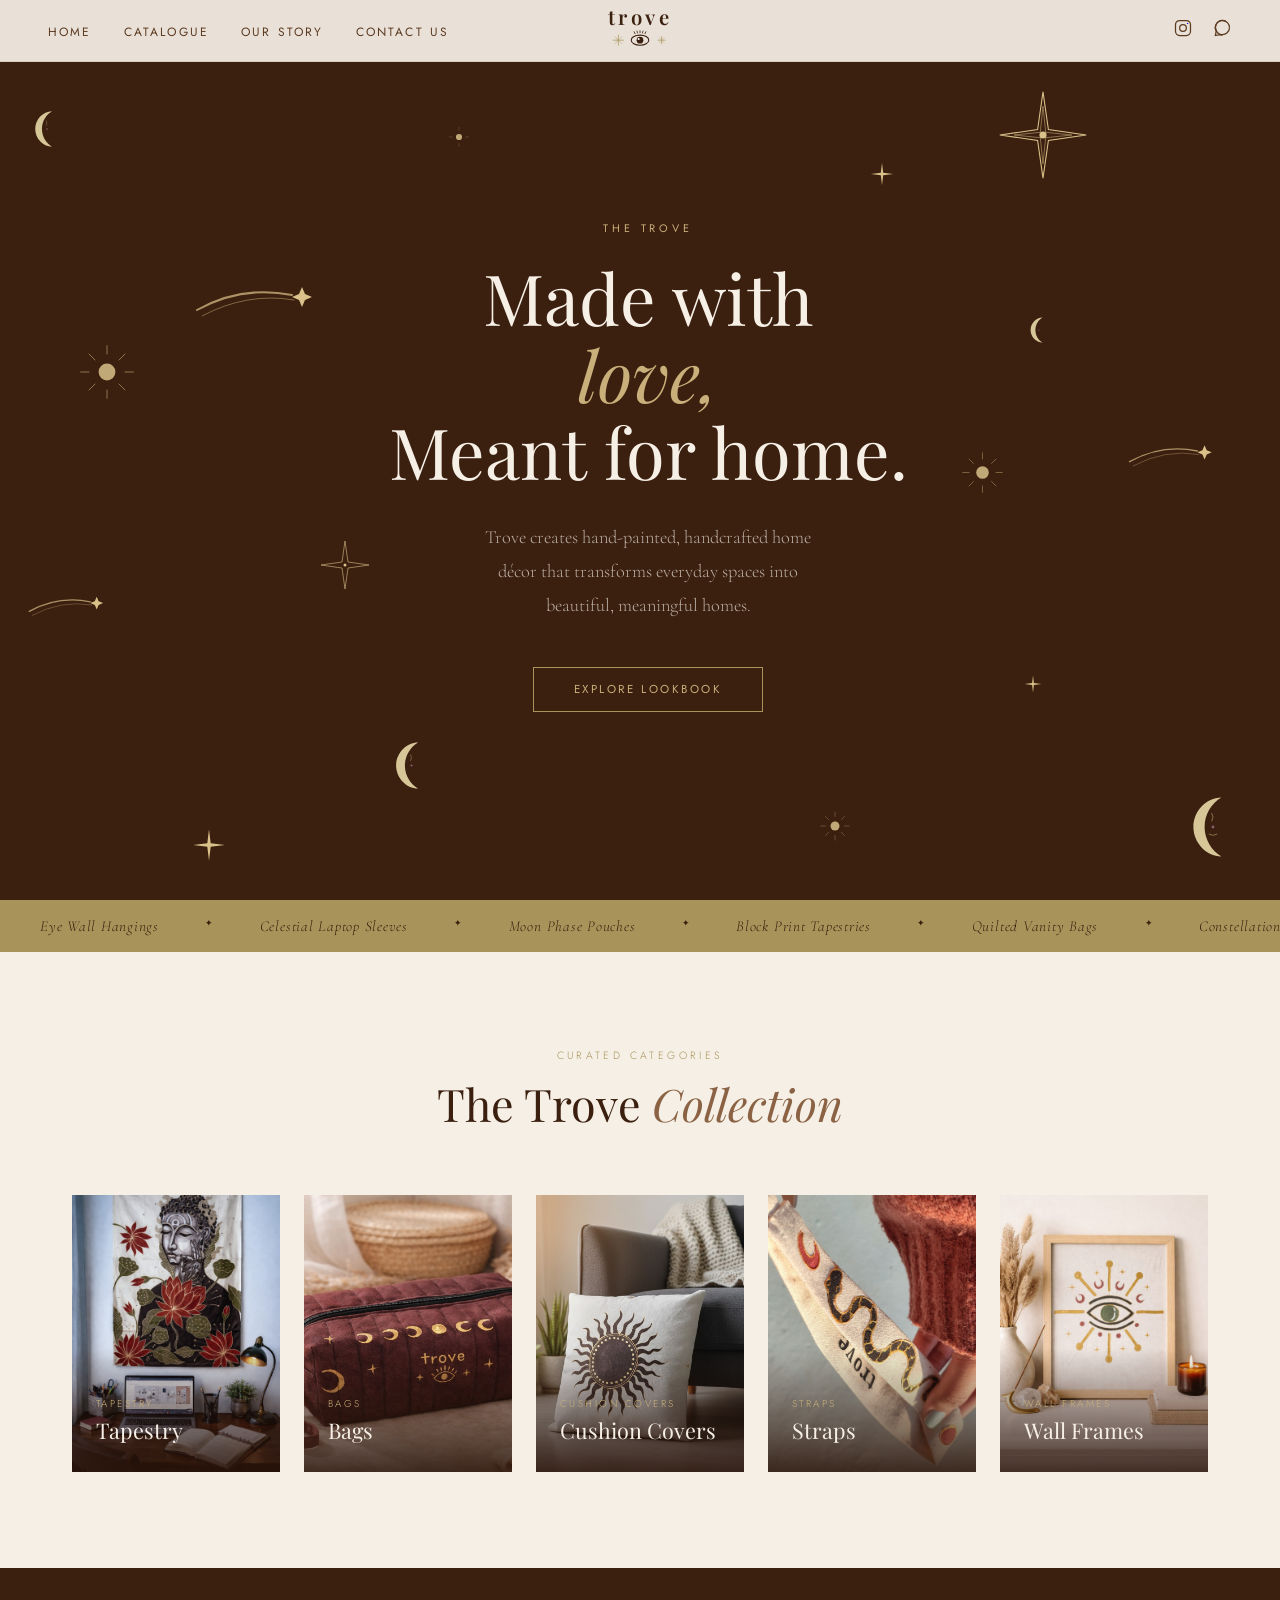
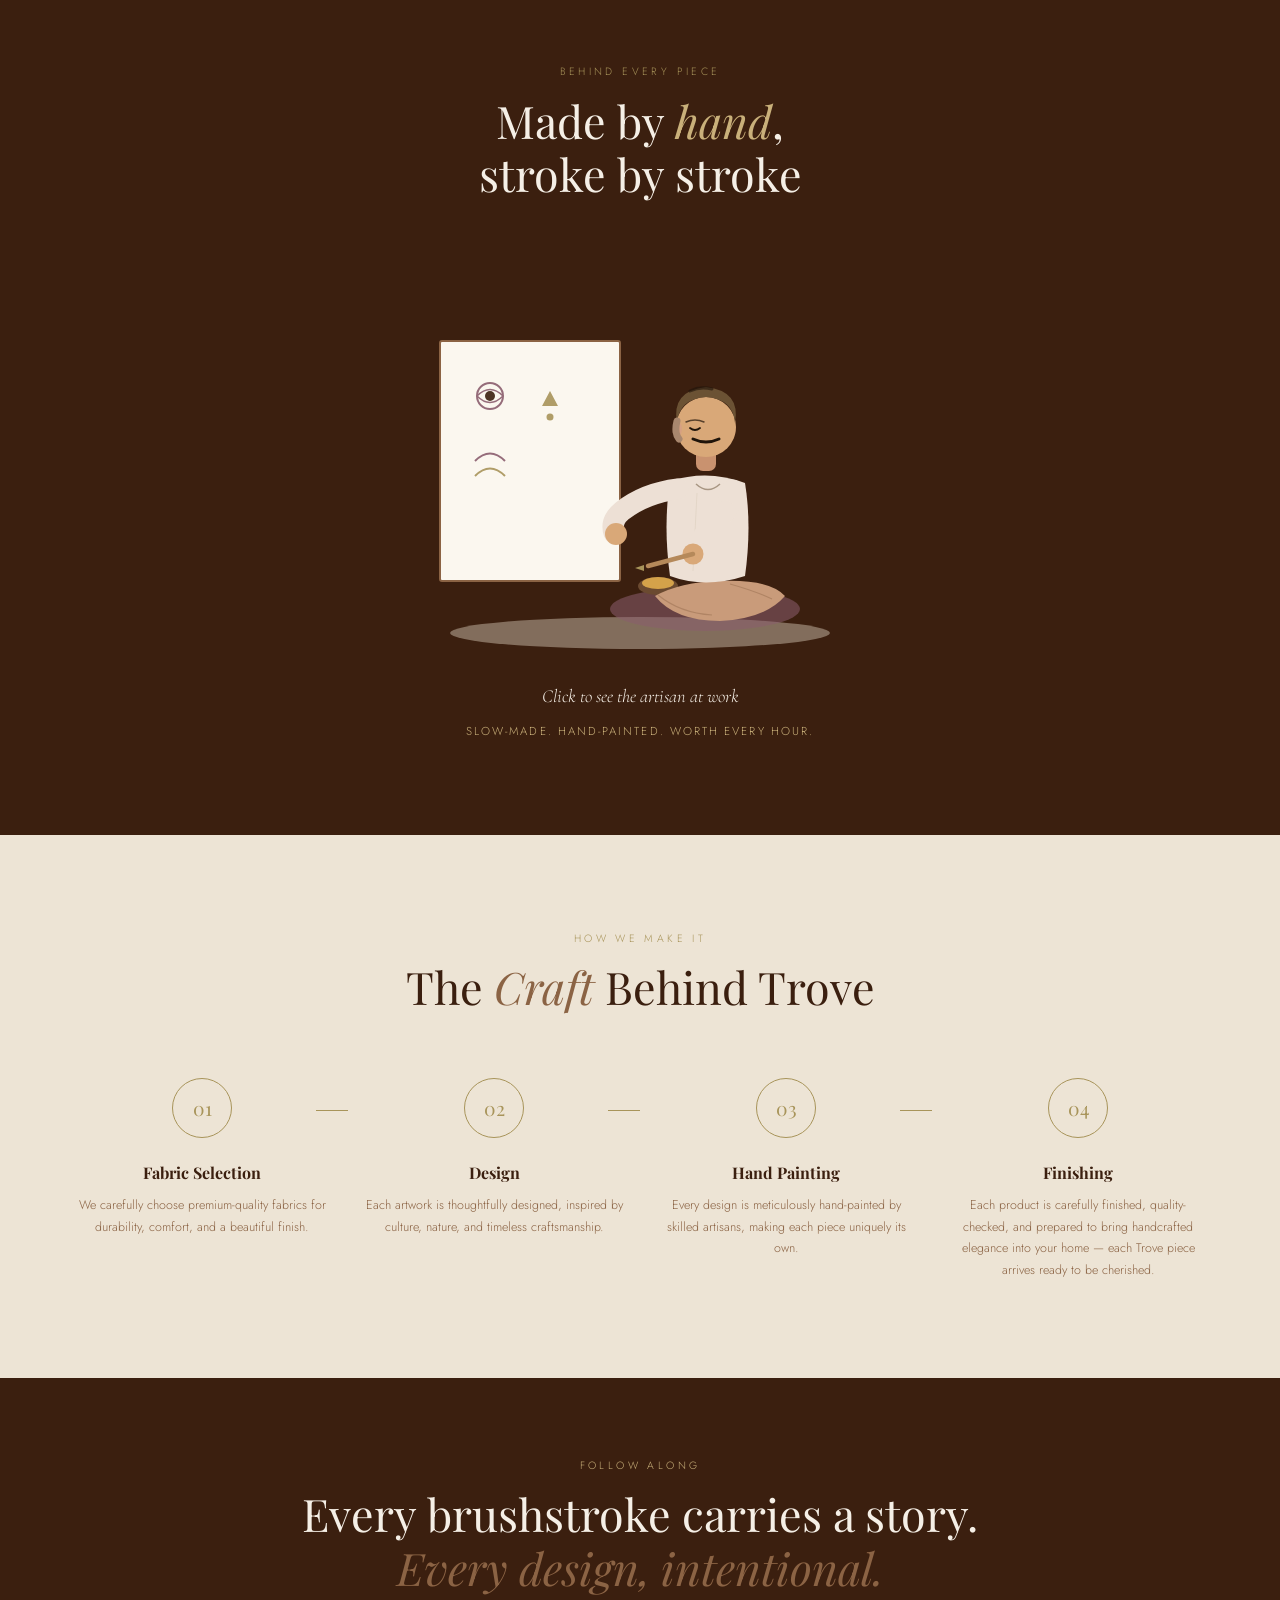
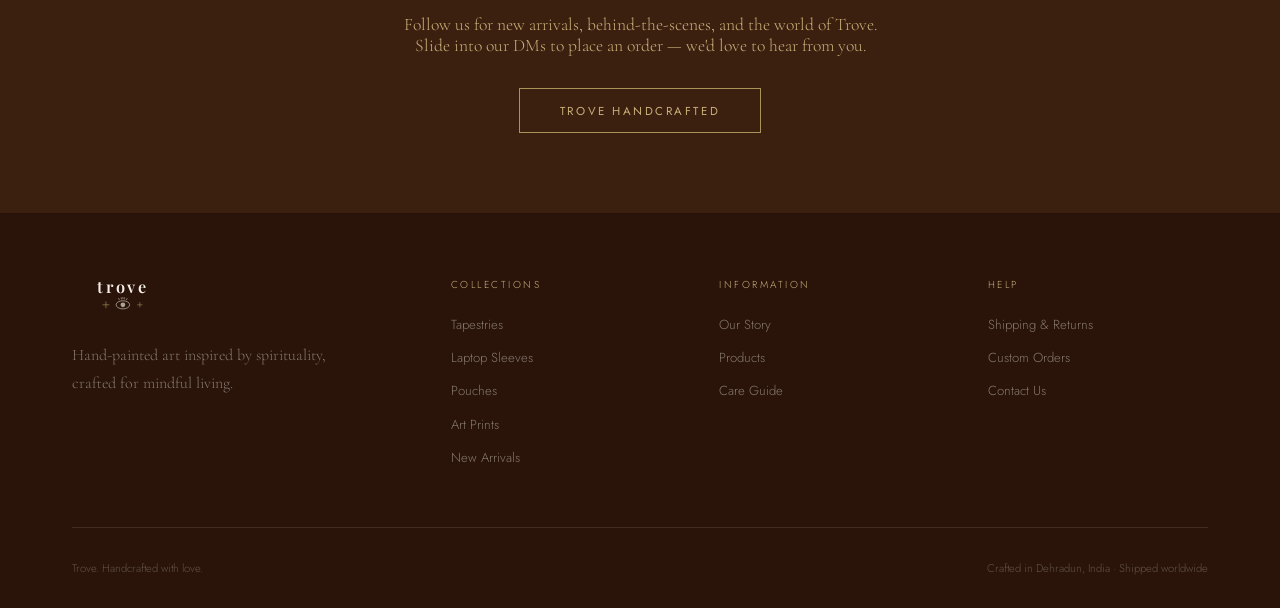
==== index.html @ 2170daee "Trove website" ====
<!DOCTYPE html>
<html lang="en">

<head>
    <meta charset="UTF-8">
    <meta name="viewport" content="width=device-width, initial-scale=1.0">
    <title>Trove — Textile Lookbook</title>
    <link
        href="https://fonts.googleapis.com/css2?family=Playfair+Display:ital,wght@0,400;0,500;0,600;1,400;1,500&family=Cormorant+Garamond:ital,wght@0,300;0,400;1,300;1,400&family=Jost:wght@300;400;500&display=swap"
        rel="stylesheet">
    <link rel="stylesheet" href="css/style.css">
</head>

<body>

    <!-- NAV -->
    <nav>
        <div class="nav-left">
            <button class="hamburger" onclick="toggleMenu()" aria-label="Menu">
                <span></span><span></span><span></span>
            </button>
            <ul class="nav-links">
                <li><a href="index.html">Home</a></li>
                <li><a href="shop.html">Catalogue</a></li>
                <li><a href="about.html">Our Story</a></li>
                <li><a href="contact.html">Contact us</a></li>
            </ul>
        </div>
        <div class="nav-logo">
            <svg viewBox="0 0 190 68" xmlns="http://www.w3.org/2000/svg" fill="none">
                <text x="95" y="30" text-anchor="middle" font-family="'Playfair Display', serif" font-size="30"
                    font-weight="600" fill="#3B1F0F" letter-spacing="5">trove</text>
                <ellipse cx="95" cy="52" rx="13" ry="7.5" stroke="#3B1F0F" stroke-width="1.6" />
                <circle cx="95" cy="52" r="5" fill="#3B1F0F" />
                <circle cx="93" cy="50.2" r="1.5" fill="white" />
                <line x1="88" y1="43" x2="86" y2="39" stroke="#3B1F0F" stroke-width="1.2" />
                <line x1="91.5" y1="42" x2="90.5" y2="38" stroke="#3B1F0F" stroke-width="1.2" />
                <line x1="95" y1="41.5" x2="95" y2="37.5" stroke="#3B1F0F" stroke-width="1.2" />
                <line x1="98.5" y1="42" x2="99.5" y2="38" stroke="#3B1F0F" stroke-width="1.2" />
                <line x1="102" y1="43" x2="104" y2="39" stroke="#3B1F0F" stroke-width="1.2" />
                <g transform="translate(63,52)">
                    <line x1="0" y1="-8" x2="0" y2="8" stroke="#A8945A" stroke-width="1.1" />
                    <line x1="-8" y1="0" x2="8" y2="0" stroke="#A8945A" stroke-width="1.1" />
                    <line x1="-5.5" y1="-5.5" x2="5.5" y2="5.5" stroke="#A8945A" stroke-width="0.7" />
                    <line x1="5.5" y1="-5.5" x2="-5.5" y2="5.5" stroke="#A8945A" stroke-width="0.7" />
                </g>
                <g transform="translate(127,52)">
                    <line x1="0" y1="-6" x2="0" y2="6" stroke="#A8945A" stroke-width="1" />
                    <line x1="-6" y1="0" x2="6" y2="0" stroke="#A8945A" stroke-width="1" />
                    <line x1="-4" y1="-4" x2="4" y2="4" stroke="#A8945A" stroke-width="0.6" />
                    <line x1="4" y1="-4" x2="-4" y2="4" stroke="#A8945A" stroke-width="0.6" />
                </g>
            </svg>
        </div>
        <div class="nav-right">
            <a href="https://www.instagram.com/trove.handcrafted?igsh=MTFneTEycXBneXQxdQ==" target="_blank"
                aria-label="Trove on Instagram">
                <svg class="nav-icon" viewBox="0 0 24 24" fill="none" stroke="currentColor" stroke-width="1.8">
                    <rect x="3" y="3" width="18" height="18" rx="5" />
                    <circle cx="12" cy="12" r="4" />
                    <circle cx="17.5" cy="6.5" r="0.8" fill="currentColor" stroke="none" />
                </svg>
            </a>
            <a href="https://wa.me/917217092030" target="_blank" aria-label="Trove on WhatsApp">
                <svg class="nav-icon" viewBox="0 0 24 24" fill="none" stroke="currentColor" stroke-width="1.8">
                    <path d="M21 11.5a8.5 8.5 0 1 1-3.8-7.1" />
                    <path d="M21 11.5c0-4.7-3.8-8.5-8.5-8.5a8.5 8.5 0 0 0-7.4 12.7L4 21l5.4-1.1a8.5 8.5 0 0 0 3.1.6" />

                </svg>
            </a>
        </div>
    </nav>

    <div class="mobile-menu" id="mobileMenu">
        <a href="index.html">Home</a>
        <a href="shop.html">Catalogue</a>
        <a href="about.html">Our Story</a>
        <a href="contact.html">Contact us</a>
    </div>

    <!-- HERO -->
    <section class="hero" style="padding:0;">
        <!-- <section class="hero"
        style="padding:0; background-image: url('images/products/elephant-tapestry.jpeg'); background-size: cover; background-position: center;"> -->



        <!-- CELESTIAL AMBIENT ELEMENTS -->

        <!-- Compass stars -->
        <div class="celestial breathe" data-shape="compass" data-hide-mobile
            style="top:10%; left:78%; width:90px; height:90px; --base-op:0.16; --peak-op:0.30; animation-delay:0s;">
            <svg viewBox="0 0 100 100" xmlns="http://www.w3.org/2000/svg">
                <g fill="none" stroke="#D9C189" stroke-width="1.2">
                    <path d="M50 2 L56 44 L98 50 L56 56 L50 98 L44 56 L2 50 L44 44 Z" />
                    <path d="M50 18 L53 47 L82 50 L53 53 L50 82 L47 53 L18 50 L47 47 Z" stroke-width="0.8"
                        opacity="0.7" />
                    <circle cx="50" cy="50" r="4" fill="#D9C189" stroke="none" />
                </g>
            </svg>
        </div>

        <div class="celestial breathe" data-shape="compass"
            style="top:60%; left:25%; width:50px; height:50px; --base-op:0.15; --peak-op:0.28; animation-delay:2.4s;">
            <svg viewBox="0 0 100 100" xmlns="http://www.w3.org/2000/svg">
                <g fill="none" stroke="#D9C189" stroke-width="1.2">
                    <path d="M50 2 L56 44 L98 50 L56 56 L50 98 L44 56 L2 50 L44 44 Z" />
                    <circle cx="50" cy="50" r="3" fill="#D9C189" stroke="none" />
                </g>
            </svg>
        </div>

        <!-- Shooting stars (4 total) -->
        <div class="celestial breathe" data-shape="shooting"
            style="top:30%; left:15%; width:140px; height:60px; --base-op:0.14; --peak-op:0.26; animation-delay:1.4s;">
            <svg viewBox="0 0 140 60" xmlns="http://www.w3.org/2000/svg">
                <g>
                    <path d="M5 40 Q50 15 100 25" fill="none" stroke="#C9B07A" stroke-width="2" stroke-linecap="round"
                        opacity="0.8" />
                    <path d="M10 46 Q55 22 102 30" fill="none" stroke="#C9B07A" stroke-width="1" stroke-linecap="round"
                        opacity="0.5" />
                    <g transform="translate(110,27)">
                        <path d="M0 -10 L3 -3 L10 0 L3 3 L0 10 L-3 3 L-10 0 L-3 -3 Z" fill="#D9C189" />
                    </g>
                </g>
            </svg>
        </div>

        <div class="celestial breathe" data-shape="shooting"
            style="top:65%; left:2%; width:90px; height:40px; --base-op:0.13; --peak-op:0.26; animation-delay:0.9s;">
            <svg viewBox="0 0 140 60" xmlns="http://www.w3.org/2000/svg">
                <g>
                    <path d="M5 40 Q50 15 100 25" fill="none" stroke="#C9B07A" stroke-width="2" stroke-linecap="round"
                        opacity="0.8" />
                    <path d="M10 46 Q55 22 102 30" fill="none" stroke="#C9B07A" stroke-width="1" stroke-linecap="round"
                        opacity="0.5" />
                    <g transform="translate(110,27)">
                        <path d="M0 -10 L3 -3 L10 0 L3 3 L0 10 L-3 3 L-10 0 L-3 -3 Z" fill="#D9C189" />
                    </g>
                </g>
            </svg>
        </div>

        <div class="celestial breathe" data-shape="shooting"
            style="top:48%; left:88%; width:100px; height:45px; --base-op:0.13; --peak-op:0.26; animation-delay:3s;">
            <svg viewBox="0 0 140 60" xmlns="http://www.w3.org/2000/svg">
                <g>
                    <path d="M5 40 Q50 15 100 25" fill="none" stroke="#C9B07A" stroke-width="2" stroke-linecap="round"
                        opacity="0.8" />
                    <path d="M10 46 Q55 22 102 30" fill="none" stroke="#C9B07A" stroke-width="1" stroke-linecap="round"
                        opacity="0.5" />
                    <g transform="translate(110,27)">
                        <path d="M0 -10 L3 -3 L10 0 L3 3 L0 10 L-3 3 L-10 0 L-3 -3 Z" fill="#D9C189" />
                    </g>
                </g>
            </svg>
        </div>

        <!-- Moons (4 total) -->
        <div class="celestial breathe" data-shape="moon" data-hide-mobile
            style="top:88%; left:92%; width:70px; height:70px; --base-op:0.18; --peak-op:0.34; animation-delay:2.8s;">
            <svg viewBox="0 0 100 100" xmlns="http://www.w3.org/2000/svg">
                <g fill="none" stroke="#D9C189" stroke-width="1.1">
                    <path d="M62 8 C40 8 22 28 22 50 C22 72 40 92 62 92 C48 84 38 68 38 50 C38 32 48 16 62 8 Z"
                        fill="#E8D9A8" opacity="0.9" stroke="none" />
                    <path d="M48 30 Q52 36 48 42" stroke-width="0.7" />
                    <circle cx="50" cy="50" r="2" fill="#8B5E6E" stroke="none" />
                    <path d="M44 60 Q50 64 56 60" stroke-width="0.7" />
                </g>
            </svg>
        </div>

        <div class="celestial breathe" data-shape="moon" data-hide-mobile
            style="top:12%; left:2%; width:42px; height:42px; --base-op:0.15; --peak-op:0.30; animation-delay:2.2s;">
            <svg viewBox="0 0 100 100" xmlns="http://www.w3.org/2000/svg">
                <g fill="none" stroke="#D9C189" stroke-width="1.1">
                    <path d="M62 8 C40 8 22 28 22 50 C22 72 40 92 62 92 C48 84 38 68 38 50 C38 32 48 16 62 8 Z"
                        fill="#E8D9A8" opacity="0.9" stroke="none" />
                    <path d="M48 30 Q52 36 48 42" stroke-width="0.7" />
                    <circle cx="50" cy="50" r="2" fill="#8B5E6E" stroke="none" />
                </g>
            </svg>
        </div>

        <div class="celestial breathe" data-shape="moon"
            style="top:82%; left:30%; width:55px; height:55px; --base-op:0.16; --peak-op:0.32; animation-delay:5.2s;">
            <svg viewBox="0 0 100 100" xmlns="http://www.w3.org/2000/svg">
                <g fill="none" stroke="#D9C189" stroke-width="1.1">
                    <path d="M62 8 C40 8 22 28 22 50 C22 72 40 92 62 92 C48 84 38 68 38 50 C38 32 48 16 62 8 Z"
                        fill="#E8D9A8" opacity="0.9" stroke="none" />
                    <path d="M48 30 Q52 36 48 42" stroke-width="0.7" />
                    <circle cx="50" cy="50" r="2" fill="#8B5E6E" stroke="none" />
                </g>
            </svg>
        </div>

        <div class="celestial breathe" data-shape="moon"
            style="top:35%; left:80%; width:30px; height:30px; --base-op:0.12; --peak-op:0.24; animation-delay:4s;">
            <svg viewBox="0 0 100 100" xmlns="http://www.w3.org/2000/svg">
                <g fill="none" stroke="#D9C189" stroke-width="1.1">
                    <path d="M62 8 C40 8 22 28 22 50 C22 72 40 92 62 92 C48 84 38 68 38 50 C38 32 48 16 62 8 Z"
                        fill="#E8D9A8" opacity="0.9" stroke="none" />
                    <circle cx="50" cy="50" r="2" fill="#8B5E6E" stroke="none" />
                </g>
            </svg>
        </div>

        <!-- Suns (4 total) -->
        <div class="celestial breathe" data-shape="sun" data-hide-mobile
            style="top:38%; left:6%; width:60px; height:60px; --base-op:0.13; --peak-op:0.24; animation-delay:0.6s;">
            <svg viewBox="0 0 100 100" xmlns="http://www.w3.org/2000/svg">
                <g fill="none" stroke="#C9B07A" stroke-width="1">
                    <circle cx="50" cy="50" r="14" fill="#D9C189" opacity="0.85" stroke="none" />
                    <g stroke-linecap="round">
                        <path d="M50 20 L50 6" />
                        <path d="M50 80 L50 94" />
                        <path d="M20 50 L6 50" />
                        <path d="M80 50 L94 50" />
                        <path d="M30 30 L20 20" />
                        <path d="M70 30 L80 20" />
                        <path d="M30 70 L20 80" />
                        <path d="M70 70 L80 80" />
                    </g>
                </g>
            </svg>
        </div>

        <div class="celestial breathe" data-shape="sun"
            style="top:50%; left:75%; width:45px; height:45px; --base-op:0.14; --peak-op:0.28; animation-delay:1.8s;">
            <svg viewBox="0 0 100 100" xmlns="http://www.w3.org/2000/svg">
                <g fill="none" stroke="#C9B07A" stroke-width="1">
                    <circle cx="50" cy="50" r="14" fill="#D9C189" opacity="0.85" stroke="none" />
                    <g stroke-linecap="round">
                        <path d="M50 20 L50 6" />
                        <path d="M50 80 L50 94" />
                        <path d="M20 50 L6 50" />
                        <path d="M80 50 L94 50" />
                        <path d="M30 30 L20 20" />
                        <path d="M70 30 L80 20" />
                        <path d="M30 70 L20 80" />
                        <path d="M70 70 L80 80" />
                    </g>
                </g>
            </svg>
        </div>

        <div class="celestial breathe" data-shape="sun"
            style="top:90%; left:64%; width:32px; height:32px; --base-op:0.15; --peak-op:0.30; animation-delay:4.5s;">
            <svg viewBox="0 0 100 100" xmlns="http://www.w3.org/2000/svg">
                <g fill="none" stroke="#C9B07A" stroke-width="1">
                    <circle cx="50" cy="50" r="14" fill="#D9C189" opacity="0.85" stroke="none" />
                    <g stroke-linecap="round">
                        <path d="M50 20 L50 6" />
                        <path d="M50 80 L50 94" />
                        <path d="M20 50 L6 50" />
                        <path d="M80 50 L94 50" />
                        <path d="M30 30 L20 20" />
                        <path d="M70 30 L80 20" />
                        <path d="M30 70 L20 80" />
                        <path d="M70 70 L80 80" />
                    </g>
                </g>
            </svg>
        </div>

        <div class="celestial breathe" data-shape="sun" data-hide-mobile
            style="top:14%; left:35%; width:22px; height:22px; --base-op:0.12; --peak-op:0.24; animation-delay:3.3s;">
            <svg viewBox="0 0 100 100" xmlns="http://www.w3.org/2000/svg">
                <g fill="none" stroke="#C9B07A" stroke-width="1">
                    <circle cx="50" cy="50" r="14" fill="#D9C189" opacity="0.85" stroke="none" />
                    <g stroke-linecap="round">
                        <path d="M50 20 L50 6" />
                        <path d="M50 80 L50 94" />
                        <path d="M20 50 L6 50" />
                        <path d="M80 50 L94 50" />
                    </g>
                </g>
            </svg>
        </div>

        <!-- Tiny accent stars (3 total) -->
        <div class="celestial breathe" data-shape="tiny"
            style="top:92%; left:15%; width:34px; height:34px; --base-op:0.20; --peak-op:0.38; animation-delay:3.6s;">
            <svg viewBox="0 0 60 60" xmlns="http://www.w3.org/2000/svg">
                <path d="M30 2 L33 27 L58 30 L33 33 L30 58 L27 33 L2 30 L27 27 Z" fill="#D9C189" />
            </svg>
        </div>

        <div class="celestial breathe" data-shape="tiny"
            style="top:18%; left:68%; width:24px; height:24px; --base-op:0.16; --peak-op:0.30; animation-delay:2s;">
            <svg viewBox="0 0 60 60" xmlns="http://www.w3.org/2000/svg">
                <path d="M30 2 L33 27 L58 30 L33 33 L30 58 L27 33 L2 30 L27 27 Z" fill="#D9C189" />
            </svg>
        </div>

        <div class="celestial breathe" data-shape="tiny"
            style="top:75%; left:80%; width:18px; height:18px; --base-op:0.14; --peak-op:0.28; animation-delay:5.5s;">
            <svg viewBox="0 0 60 60" xmlns="http://www.w3.org/2000/svg">
                <path d="M30 2 L33 27 L58 30 L33 33 L30 58 L27 33 L2 30 L27 27 Z" fill="#D9C189" />
            </svg>
        </div>




        <div class="hero-left">
            <span class="hero-eyebrow">The Trove</span>
            <h1 class="hero-title">Made with<br><em>love,</em><br>Meant for home.</h1>
            <p class="hero-desc">Trove creates hand-painted, handcrafted home décor that transforms everyday spaces into
                beautiful, meaningful homes.</p>
            <a href="shop.html" class="btn-outline">Explore Lookbook</a>
        </div>
    </section>

    <!-- MARQUEE -->
    <div class="marquee-strip">
        <div class="marquee-inner">
            <span class="marquee-item">Eye Wall Hangings</span><span class="marquee-dot">✦</span>
            <span class="marquee-item">Celestial Laptop Sleeves</span><span class="marquee-dot">✦</span>
            <span class="marquee-item">Moon Phase Pouches</span><span class="marquee-dot">✦</span>
            <span class="marquee-item">Block Print Tapestries</span><span class="marquee-dot">✦</span>
            <span class="marquee-item">Quilted Vanity Bags</span><span class="marquee-dot">✦</span>
            <span class="marquee-item">Constellation Art Prints</span><span class="marquee-dot">✦</span>
            <span class="marquee-item">Serpent & Sun Prints</span><span class="marquee-dot">✦</span>
            <span class="marquee-item">Eye Wall Hangings</span><span class="marquee-dot">✦</span>
            <span class="marquee-item">Celestial Laptop Sleeves</span><span class="marquee-dot">✦</span>
            <span class="marquee-item">Moon Phase Pouches</span><span class="marquee-dot">✦</span>
            <span class="marquee-item">Block Print Tapestries</span><span class="marquee-dot">✦</span>
            <span class="marquee-item">Quilted Vanity Bags</span><span class="marquee-dot">✦</span>
            <span class="marquee-item">Constellation Art Prints</span><span class="marquee-dot">✦</span>
            <span class="marquee-item">Serpent & Sun Prints</span><span class="marquee-dot">✦</span>
        </div>
    </div>

    <!-- COLLECTIONS -->
    <section class="collections" id="collections">
        <div class="container">
            <div class="section-header">
                <span class="section-eyebrow">Curated Categories</span>
                <h2 class="section-title">The Trove <em>Collection</em></h2>
            </div>
            <div class="collections-grid">
                <a href="shop.html#tapestry" class="collection-card fade-up">
                    <div class="collection-card-img">
                        <img src="images/categories/trove-tapestry.jpeg" alt="Tapestry collection" />
                    </div>
                    <div class="collection-card-overlay">
                        <p class="card-category">Tapestry</p>
                        <p class="card-name">Tapestry</p>
                        <!-- <p class="card-count">37 pieces</p> -->
                    </div>
                </a>

                <a href="shop.html#bags" class="collection-card fade-up">
                    <div class="collection-card-img">
                        <img src="images/categories/trove-bag.jpeg" alt="Bags collection" />
                    </div>
                    <div class="collection-card-overlay">
                        <p class="card-category">Bags</p>
                        <p class="card-name">Bags</p>
                        <!-- <p class="card-count">23 designs</p> -->
                    </div>
                </a>

                <a href="shop.html#cushion-covers" class="collection-card fade-up">
                    <div class="collection-card-img">
                        <img src="images/categories/TROVE_cushion.jpg" alt="Cushion Covers collection" />
                    </div>
                    <div class="collection-card-overlay">
                        <p class="card-category">Cushion Covers</p>
                        <p class="card-name">Cushion Covers</p>
                        <!-- <p class="card-count">5 designs</p> -->
                    </div>
                </a>

                <a href="shop.html#straps" class="collection-card fade-up">
                    <div class="collection-card-img">
                        <img src="images/categories/trove-strap.png" alt="Straps collection" />
                    </div>
                    <div class="collection-card-overlay">
                        <p class="card-category">Straps</p>
                        <p class="card-name">Straps</p>
                        <!-- <p class="card-count">4 designs</p> -->
                    </div>
                </a>

                <a href="shop.html#wall-frames" class="collection-card fade-up">
                    <div class="collection-card-img">
                        <img src="images/categories/Trove-frame.jpeg" alt="Wall Frames collection" />
                    </div>
                    <div class="collection-card-overlay">
                        <p class="card-category">Wall Frames</p>
                        <p class="card-name">Wall Frames</p>
                        <!-- <p class="card-count">2 pieces</p> -->
                    </div>
                </a>
            </div>
        </div>
    </section>




    <!-- FEATURED PRODUCT -->

    <!-- <section class="featured" id="featured">
        <div class="container">
            <div class="featured-inner">
                <div class="featured-img-wrap">
                    <div class="featured-main-img">
                        <img src="[data-uri]"
                            alt="Eye Wall Hanging in warm Indian interior" />
                        <span class="featured-badge">Signature Piece</span>
                    </div>
                    <div class="featured-accent">
                        <img src="[data-uri]"
                            alt="Celestial Eye Art Print framed" />
                    </div>
                </div>
                <div class="featured-content">
                    <span class="section-eyebrow">Featured Piece</span>
                    <h2 class="section-title">Eye Wall <em>Hanging</em></h2>
                    <p class="featured-desc">A vertical tapestry of six hand-block-printed eyes — each distinct, each
                        watching. Tassel-finished and mounted on a wooden rod, this piece brings a quiet mysticism to
                        any wall.</p>
                    <div class="featured-details">
                        <div class="detail-item">
                            <p class="detail-label">Material</p>
                            <p class="detail-value">Natural Canvas</p>
                        </div>
                        <div class="detail-item">
                            <p class="detail-label">Technique</p>
                            <p class="detail-value">Hand Block Print</p>
                        </div>
                        <div class="detail-item">
                            <p class="detail-label">Dimensions</p>
                            <p class="detail-value">30 × 120 cm</p>
                        </div>
                        <div class="detail-item">
                            <p class="detail-label">Price</p>
                            <p class="detail-value">Rs. 3,200</p>
                        </div>
                    </div>
                    <a href="#" class="btn-dark">Add to Collection</a>
                </div>
            </div>
        </div>
    </section> -->





    <!-- PRODUCT GRID -->
    <!-- <section class="products" id="products">
        <div class="container">
            <div class="section-header">
                <span class="section-eyebrow">The Shop</span>
                <h2 class="section-title">Pieces made <em>with intention</em></h2>
            </div>
            <div class="products-grid">

                <div class="product-card fade-up">
                    <div class="product-img">
                        <img src="[data-uri]"
                            alt="Celestial Eye Art Print" />
                        <span class="product-tag">Bestseller</span>
                    </div>
                    <p class="product-name">Celestial Eye Art Print</p>
                    <p class="product-material">Block Print · Handwoven Linen</p>
                    <p class="product-price">Rs. 1,200</p>
                </div>

                <div class="product-card fade-up">
                    <div class="product-img">
                        <img src="[data-uri]"
                            alt="Sun and Moon Face Art Print" />
                    </div>
                    <p class="product-name">Sun & Moon Art Print</p>
                    <p class="product-material">Block Print · Handwoven Linen</p>
                    <p class="product-price">Rs. 1,200</p>
                </div>

                <div class="product-card fade-up">
                    <div class="product-img">
                        <img src="[data-uri]"
                            alt="Serpent and Sun Laptop Sleeve" />
                        <span class="product-tag">New</span>
                    </div>
                    <p class="product-name">Serpent & Sun Laptop Sleeve</p>
                    <p class="product-material">Quilted Mauve · Gold Print</p>
                    <p class="product-price">Rs. 2,800</p>
                </div>

                <div class="product-card fade-up">
                    <div class="product-img">
                        <img src="[data-uri]"
                            alt="Moon Phase Vanity Pouch in rose pink" />
                    </div>
                    <p class="product-name">Moon Phase Vanity Pouch</p>
                    <p class="product-material">Rose Pink Quilted · Gold Motifs</p>
                    <p class="product-price">Rs. 1,400</p>
                </div>

                <div class="product-card fade-up">
                    <div class="product-img">
                        <img src="[data-uri]"
                            alt="Lunar Wristlet Pouch in maroon" />
                        <span class="product-tag">Bestseller</span>
                    </div>
                    <p class="product-name">Lunar Wristlet Pouch</p>
                    <p class="product-material">Maroon Quilted · Gold Moon Print</p>
                    <p class="product-price">Rs. 1,400</p>
                </div>

                <div class="product-card fade-up">
                    <div class="product-img">
                        <img src="[data-uri]"
                            alt="Constellation Laptop Sleeve in mauve" />
                    </div>
                    <p class="product-name">Constellation Laptop Sleeve</p>
                    <p class="product-material">Mauve Quilted · Gold Star Map</p>
                    <p class="product-price">Rs. 2,800</p>
                </div>

                <div class="product-card fade-up">
                    <div class="product-img">
                        <img src="[data-uri]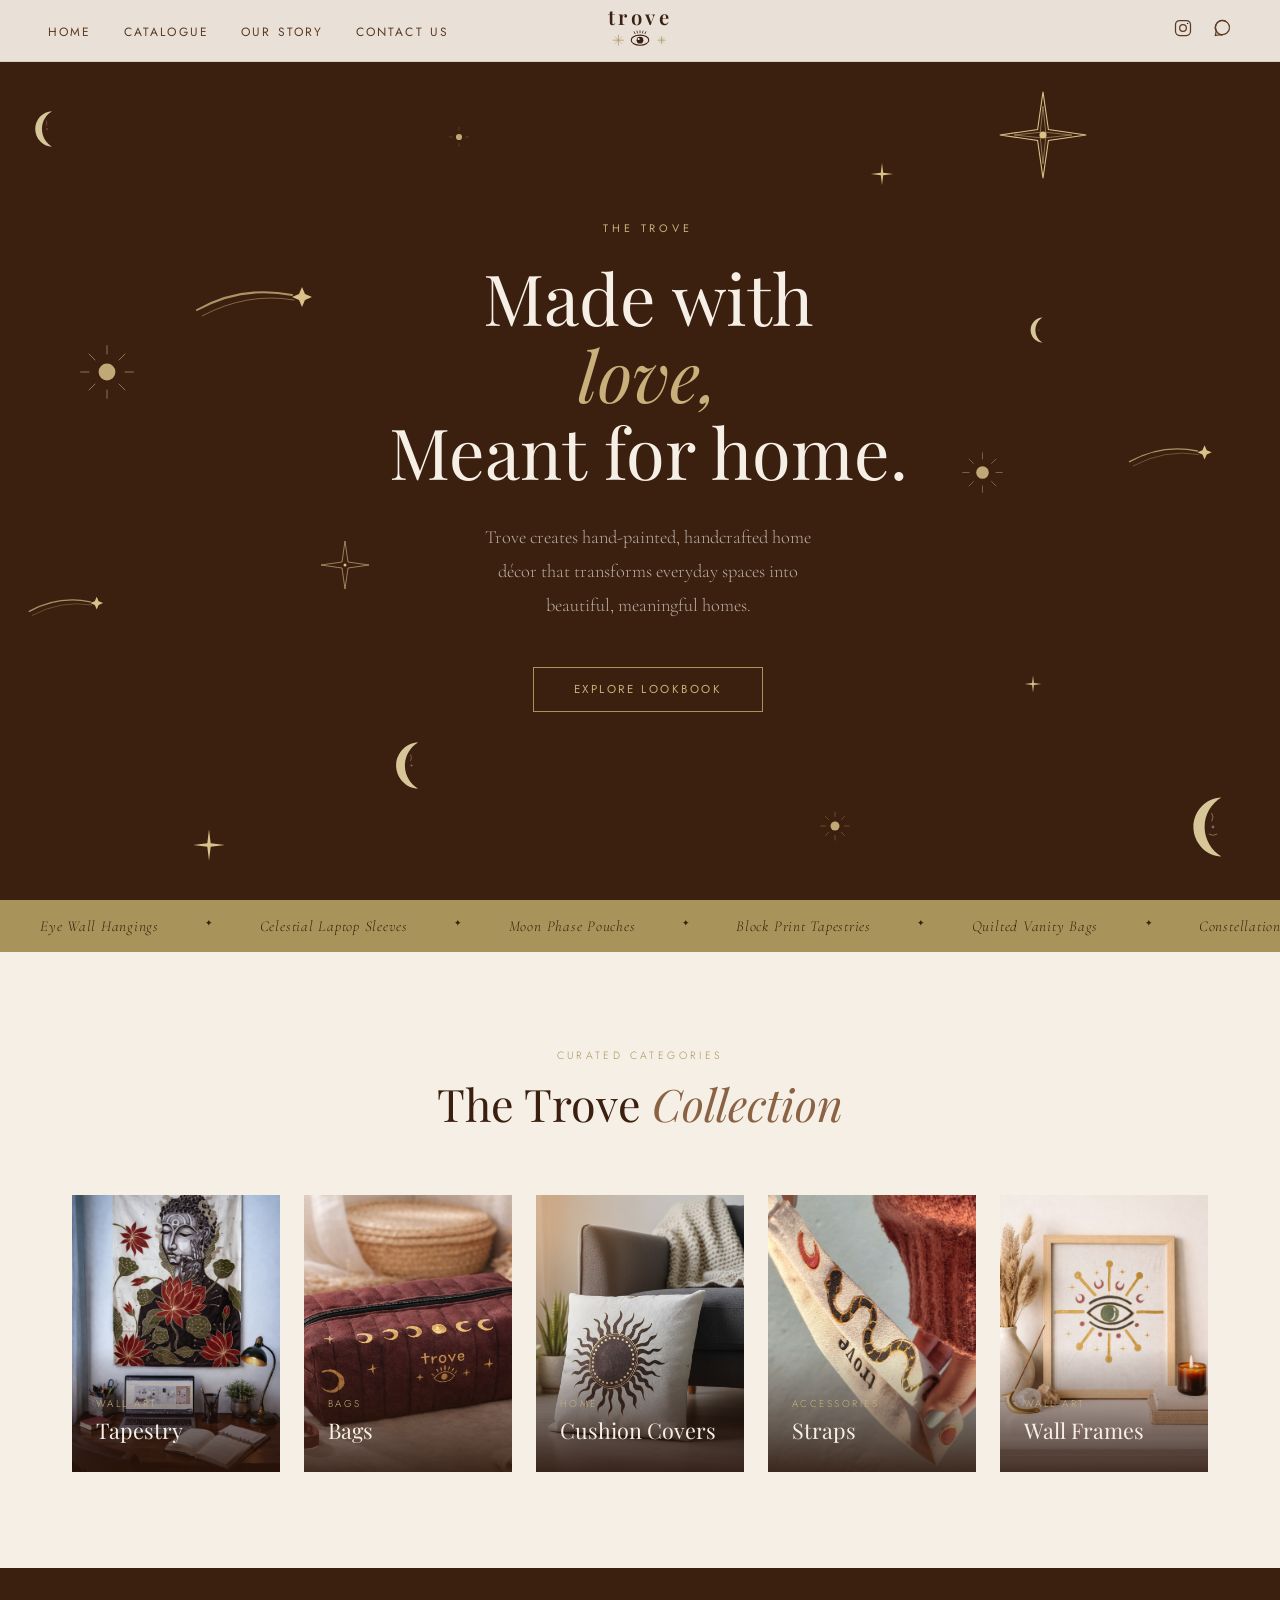
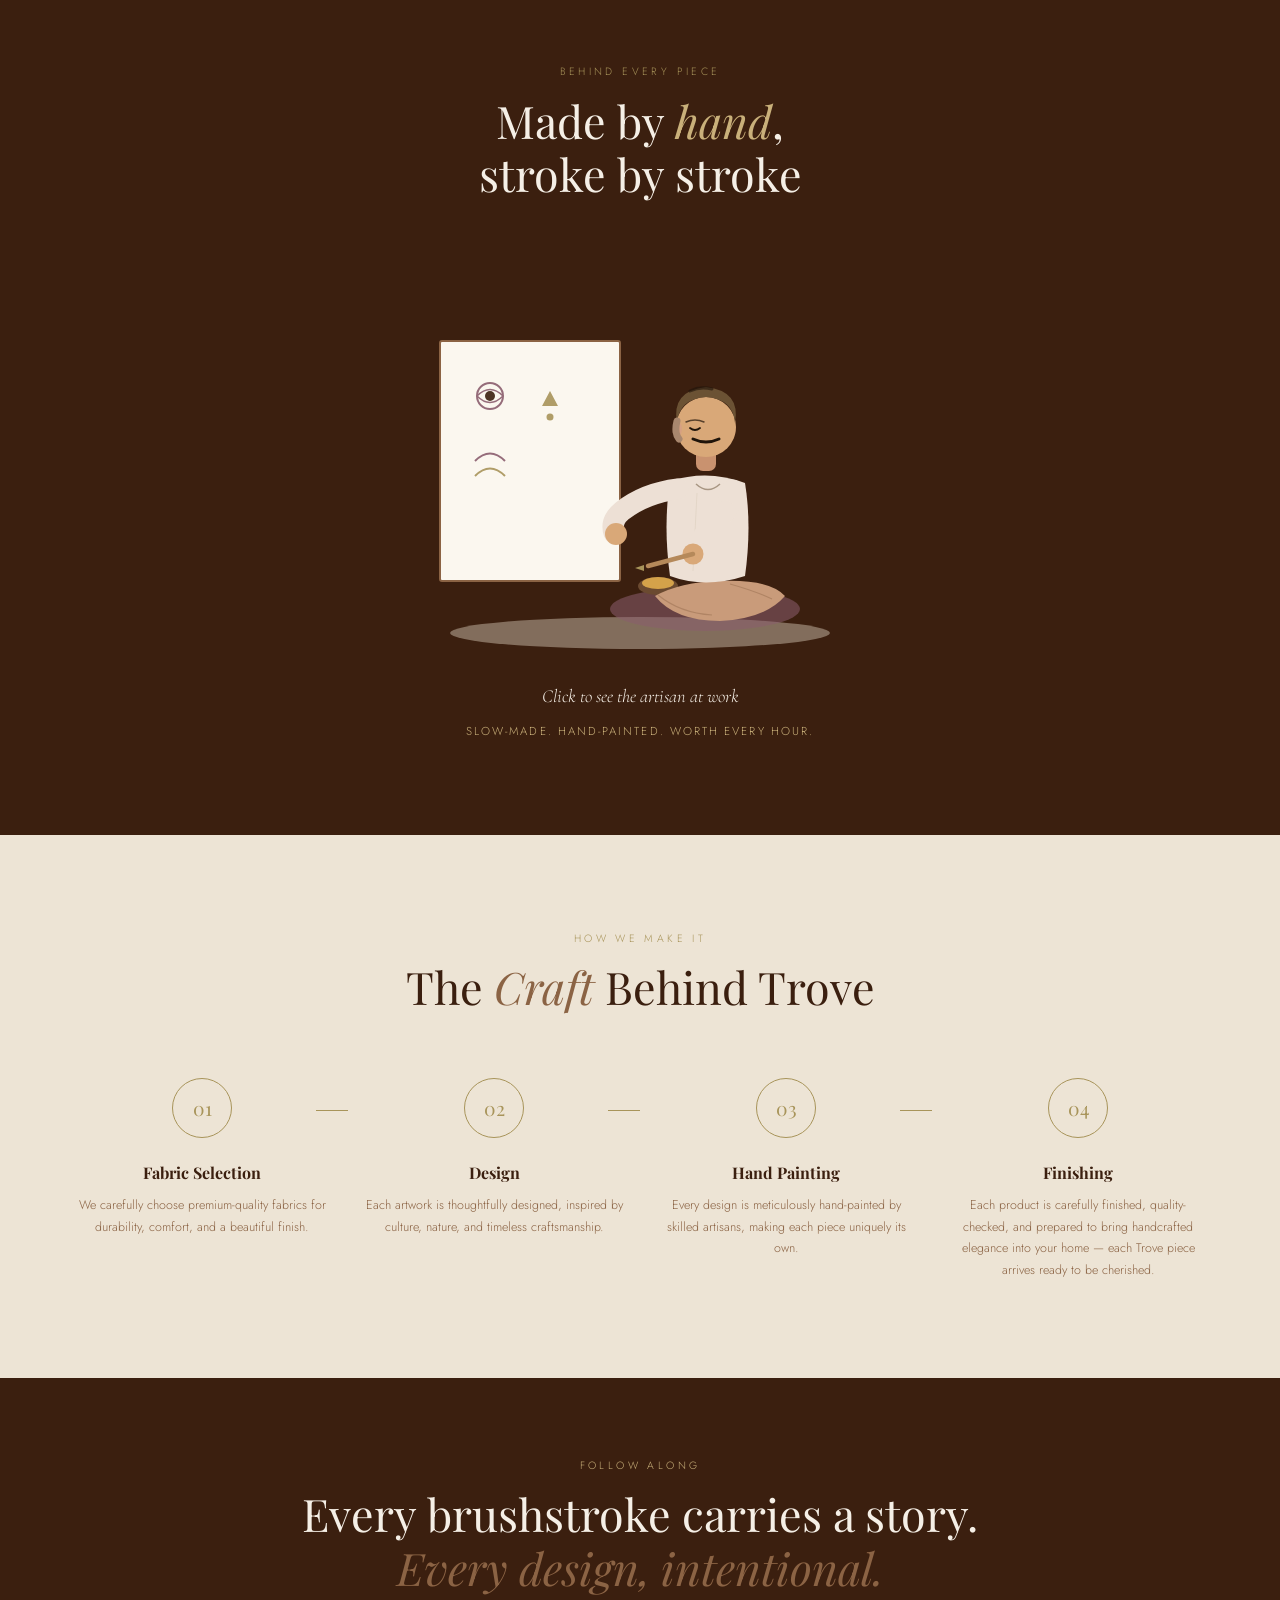
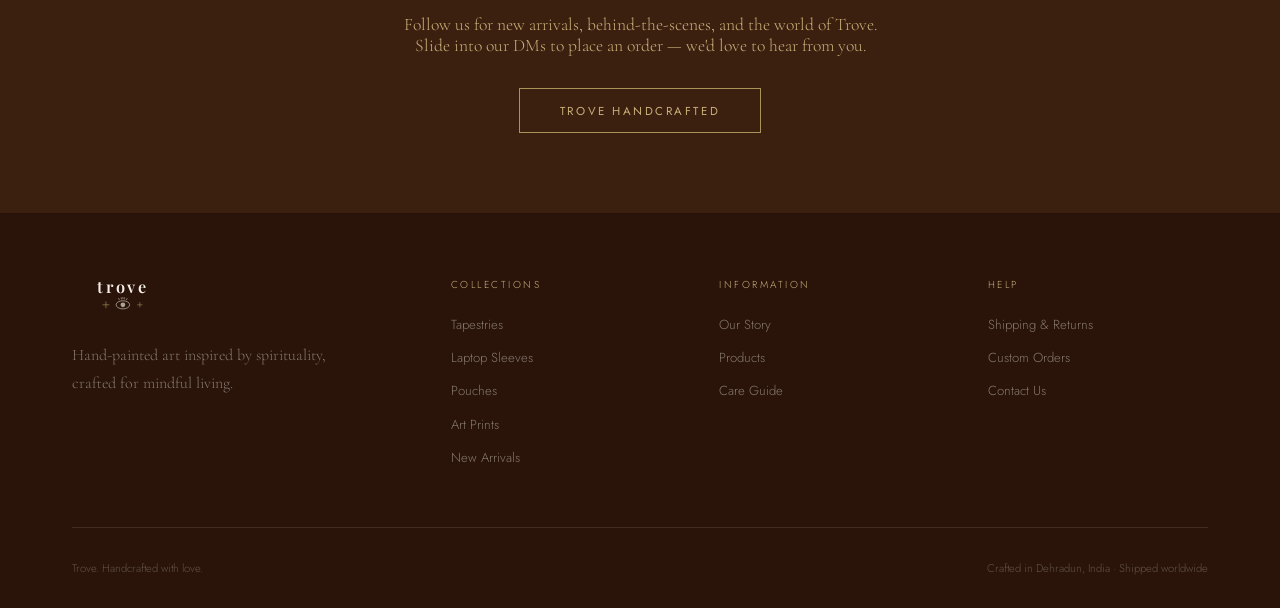
